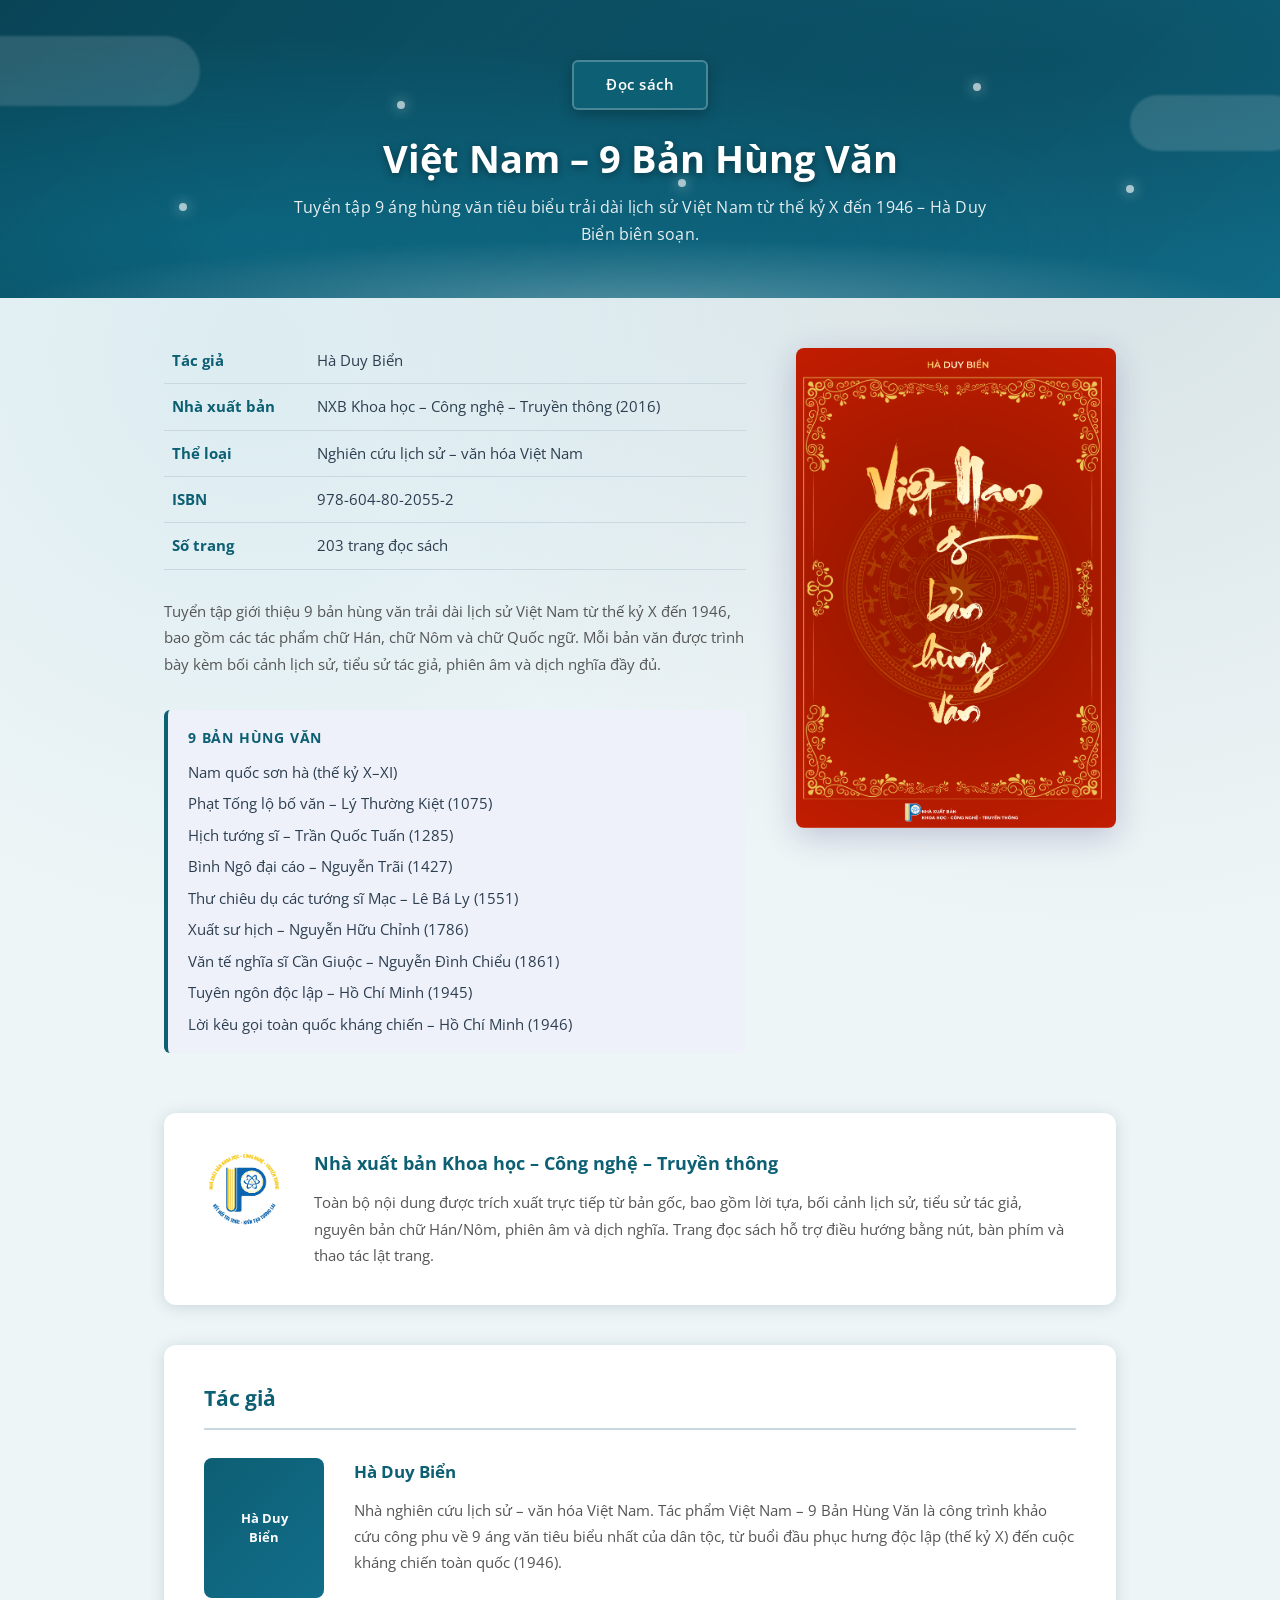
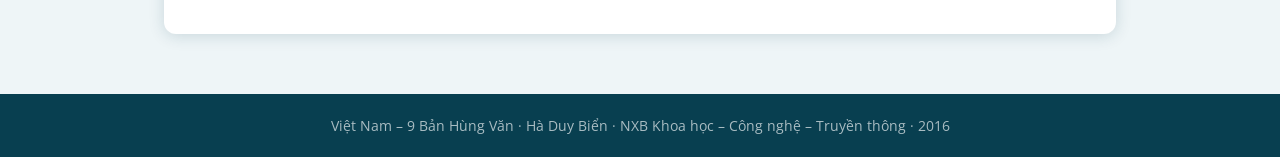
==== index.html @ 2d8e95b4 "push" ====
<!DOCTYPE html>
<html lang="vi">
<head>
  <meta charset="UTF-8" />
  <meta name="viewport" content="width=device-width, initial-scale=1.0" />
  <title>Việt Nam – 9 Bản Hùng Văn</title>
  <link rel="preconnect" href="https://fonts.googleapis.com" />
  <link href="https://fonts.googleapis.com/css2?family=Open+Sans:wght@400;600;700&display=swap" rel="stylesheet" />
  <link rel="stylesheet" href="style.css" />
</head>
<body>

  <!-- HERO HEADER -->
  <header class="hero">
    <div class="hero-overlay"></div>
    <div class="hero-glow" aria-hidden="true"></div>
    <div class="hero-particles" aria-hidden="true">
      <span></span><span></span><span></span><span></span><span></span>
    </div>
    <div class="hero-content">
      <a href="reader.html?file=VIET_NAM_9_ban_hung_van.json" class="btn-read">Đọc sách</a>
      <h1 class="main-title">Việt Nam – 9 Bản Hùng Văn</h1>
      <p class="hero-subtitle">Tuyển tập 9 áng hùng văn tiêu biểu trải dài lịch sử Việt Nam từ thế kỷ X đến 1946 – Hà Duy Biển biên soạn.</p>
    </div>
  </header>

  <!-- MAIN CONTENT -->
  <main class="container">

    <!-- BOOK INFO + COVER -->
    <section class="book-section reveal reveal-up">

      <div class="book-info">
        <table class="info-table">
          <tbody>
            <tr><td class="label">Tác giả</td><td>Hà Duy Biển</td></tr>
            <tr><td class="label">Nhà xuất bản</td><td>NXB Khoa học – Công nghệ – Truyền thông (2016)</td></tr>
            <tr><td class="label">Thể loại</td><td>Nghiên cứu lịch sử – văn hóa Việt Nam</td></tr>
            <tr><td class="label">ISBN</td><td>978-604-80-2055-2</td></tr>
            <tr><td class="label">Số trang</td><td>203 trang đọc sách</td></tr>
          </tbody>
        </table>

        <div class="book-desc">
          <p>
            Tuyển tập giới thiệu 9 bản hùng văn trải dài lịch sử Việt Nam từ thế kỷ X đến 1946,
            bao gồm các tác phẩm chữ Hán, chữ Nôm và chữ Quốc ngữ. Mỗi bản văn được trình bày
            kèm bối cảnh lịch sử, tiểu sử tác giả, phiên âm và dịch nghĩa đầy đủ.
          </p>
        </div>

        <div class="references">
          <h3 class="ref-title">9 bản hùng văn</h3>
          <ul class="ref-list">
            <li>Nam quốc sơn hà (thế kỷ X–XI)</li>
            <li>Phạt Tống lộ bố văn – Lý Thường Kiệt (1075)</li>
            <li>Hịch tướng sĩ – Trần Quốc Tuấn (1285)</li>
            <li>Bình Ngô đại cáo – Nguyễn Trãi (1427)</li>
            <li>Thư chiêu dụ các tướng sĩ Mạc – Lê Bá Ly (1551)</li>
            <li>Xuất sư hịch – Nguyễn Hữu Chỉnh (1786)</li>
            <li>Văn tế nghĩa sĩ Cần Giuộc – Nguyễn Đình Chiểu (1861)</li>
            <li>Tuyên ngôn độc lập – Hồ Chí Minh (1945)</li>
            <li>Lời kêu gọi toàn quốc kháng chiến – Hồ Chí Minh (1946)</li>
          </ul>
        </div>
      </div>

      <div class="book-cover">
        <img src="img/extracted/Bìa 1.png" alt="Bìa sách Việt Nam – 9 Bản Hùng Văn" />
      </div>

    </section>

    <!-- PUBLISHER SECTION -->
    <section class="publisher-section reveal reveal-up">
      <div class="publisher-info">
        <div class="publisher-logo">
          <img src="img/extracted/image.png" alt="Logo NXB" class="logo-img" />
        </div>
        <div class="publisher-text">
          <h2><a href="https://nxbkhcntt.vn/" target="_blank">Nhà xuất bản Khoa học – Công nghệ – Truyền thông</a></h2>
          <p>
            Toàn bộ nội dung được trích xuất trực tiếp từ bản gốc, bao gồm lời tựa,
            bối cảnh lịch sử, tiểu sử tác giả, nguyên bản chữ Hán/Nôm, phiên âm và dịch nghĩa.
            Trang đọc sách hỗ trợ điều hướng bằng nút, bàn phím và thao tác lật trang.
          </p>
        </div>
      </div>
    </section>

    <!-- AUTHOR SECTION -->
    <section class="author-section reveal reveal-up">
      <h2 class="section-title">Tác giả</h2>
      <div class="author-card">
        <div class="author-photo">
          <div class="photo-placeholder">
            <span>Hà Duy<br />Biển</span>
          </div>
        </div>
        <div class="author-bio">
          <h3>Hà Duy Biển</h3>
          <p>
            Nhà nghiên cứu lịch sử – văn hóa Việt Nam. Tác phẩm Việt Nam – 9 Bản Hùng Văn
            là công trình khảo cứu công phu về 9 áng văn tiêu biểu nhất của dân tộc,
            từ buổi đầu phục hưng độc lập (thế kỷ X) đến cuộc kháng chiến toàn quốc (1946).
          </p>
        </div>
      </div>
    </section>

  </main>

  <!-- FOOTER -->
  <footer class="site-footer reveal reveal-up">
    <p>Việt Nam – 9 Bản Hùng Văn · Hà Duy Biển · NXB Khoa học – Công nghệ – Truyền thông · 2016</p>
  </footer>

  <script src="script.js"></script>
</body>
</html>
---- style.css ----
/* ===== RESET & BASE ===== */
*, *::before, *::after {
  box-sizing: border-box;
  margin: 0;
  padding: 0;
}

:root {
  --purple:      #0d5f73;
  --purple-dark: #083f50;
  --navy:        #116d8a;
  --navy-light:  #1f8fb0;
  --text:        #2c3e50;
  --text-light:  #555;
  --bg:          #eef5f7;
  --white:       #ffffff;
  --border:      #cad9df;
  --shadow:      rgba(8, 63, 80, 0.16);
}

html {
  scroll-behavior: smooth;
}

body {
  font-family: 'Open Sans', sans-serif;
  font-size: 15px;
  color: var(--text);
  background:
    radial-gradient(circle at 20% 20%, rgba(31, 143, 176, 0.09), transparent 35%),
    radial-gradient(circle at 85% 10%, rgba(8, 63, 80, 0.11), transparent 40%),
    var(--bg);
  line-height: 1.7;
  overflow-x: hidden;
}

a {
  color: var(--navy);
  text-decoration: none;
  transition: color 0.2s;
}
a:hover {
  color: var(--navy-light);
  text-decoration: underline;
}

/* ===== HERO ===== */
.hero {
  position: relative;
  min-height: 280px;
  background:
    linear-gradient(135deg, rgba(8,63,80,0.83) 0%, rgba(17,109,138,0.74) 100%),
    url('https://upload.wikimedia.org/wikipedia/commons/thumb/3/3f/Placeholder_view_vector.svg/800px-Placeholder_view_vector.svg.png') center/cover no-repeat;
  background-color: var(--purple);
  display: flex;
  align-items: center;
  justify-content: center;
  padding: 60px 20px 50px;
  overflow: hidden;
}

.hero::before,
.hero::after {
  content: '';
  position: absolute;
  border-radius: 999px;
  background: rgba(255, 255, 255, 0.14);
  filter: blur(1px);
  animation: driftCloud 11s ease-in-out infinite;
}

.hero::before {
  width: 240px;
  height: 70px;
  left: -40px;
  top: 36px;
}

.hero::after {
  width: 170px;
  height: 56px;
  right: -20px;
  top: 95px;
  animation-delay: 1.5s;
}

/* Animated wave overlay */
.hero-overlay {
  position: absolute;
  inset: 0;
  background:
    radial-gradient(ellipse at 20% 80%, rgba(12, 140, 175, 0.34) 0%, transparent 60%),
    radial-gradient(ellipse at 80% 20%, rgba(8, 63, 80, 0.45) 0%, transparent 60%);
  pointer-events: none;
}

.hero-glow {
  position: absolute;
  inset: auto 0 -80px;
  height: 140px;
  background: radial-gradient(ellipse at center, rgba(255, 255, 255, 0.28), transparent 70%);
  pointer-events: none;
}

.hero-particles {
  position: absolute;
  inset: 0;
  pointer-events: none;
}

.hero-particles span {
  position: absolute;
  width: 8px;
  height: 8px;
  border-radius: 50%;
  background: rgba(255, 255, 255, 0.65);
  box-shadow: 0 0 14px rgba(255, 255, 255, 0.6);
  animation: floatSpark 8s linear infinite;
}

.hero-particles span:nth-child(1) { left: 14%; top: 68%; animation-delay: 0s; }
.hero-particles span:nth-child(2) { left: 31%; top: 34%; animation-delay: 1.4s; }
.hero-particles span:nth-child(3) { left: 53%; top: 60%; animation-delay: 2.2s; }
.hero-particles span:nth-child(4) { left: 76%; top: 28%; animation-delay: 3.5s; }
.hero-particles span:nth-child(5) { left: 88%; top: 62%; animation-delay: 4.4s; }

.hero-content {
  position: relative;
  text-align: center;
  max-width: 700px;
  z-index: 1;
  animation: fadeUp 0.9s ease both;
}

.btn-read {
  display: inline-block;
  background: var(--purple);
  color: var(--white) !important;
  font-size: 0.95rem;
  font-weight: 600;
  padding: 10px 32px;
  border-radius: 6px;
  text-decoration: none !important;
  margin-bottom: 24px;
  border: 2px solid rgba(255,255,255,0.25);
  letter-spacing: 0.5px;
  transition: background 0.25s, transform 0.2s, box-shadow 0.2s;
  box-shadow: 0 4px 14px rgba(0,0,0,0.25);
  animation: pulseButton 2.8s ease-in-out infinite;
}
.btn-read:hover {
  background: var(--purple-dark);
  transform: translateY(-2px);
  box-shadow: 0 8px 20px rgba(0,0,0,0.3);
}

.main-title {
  font-size: 2.4rem;
  font-weight: 700;
  color: var(--white);
  line-height: 1.3;
  text-shadow: 0 2px 8px rgba(0,0,0,0.4);
}

.hero-subtitle {
  margin-top: 10px;
  color: rgba(255, 255, 255, 0.9);
  font-size: 1rem;
  letter-spacing: 0.2px;
}

/* ===== CONTAINER ===== */
.container {
  max-width: 1000px;
  margin: 0 auto;
  padding: 50px 24px 60px;
}

/* ===== BOOK SECTION ===== */
.book-section {
  display: flex;
  gap: 50px;
  align-items: flex-start;
  margin-bottom: 60px;
}

/* Info table */
.book-info {
  flex: 1;
  min-width: 0;
}

.info-table {
  width: 100%;
  border-collapse: collapse;
  margin-bottom: 28px;
}

.info-table tr {
  border-bottom: 1px solid var(--border);
}
.info-table tr:first-child td {
  padding-top: 0;
}

.info-table td {
  padding: 10px 8px;
  vertical-align: top;
  font-size: 0.93rem;
}

.info-table .label {
  font-weight: 700;
  color: var(--purple);
  white-space: nowrap;
  padding-right: 20px;
  width: 145px;
}

.book-desc {
  color: var(--text-light);
  font-size: 0.93rem;
  margin-bottom: 32px;
  line-height: 1.8;
}

/* References */
.references {
  background: #eef1f9;
  border-left: 4px solid var(--purple);
  border-radius: 6px;
  padding: 16px 20px;
}

.ref-title {
  font-size: 0.88rem;
  font-weight: 700;
  color: var(--purple);
  text-transform: uppercase;
  letter-spacing: 0.8px;
  margin-bottom: 10px;
}

.ref-list {
  list-style: none;
  display: flex;
  flex-direction: column;
  gap: 6px;
}

.ref-list li {
  width: 100%;
}

.ref-list li a {
  font-size: 0.88rem;
  color: var(--navy);
  display: inline-flex;
  align-items: center;
  gap: 4px;
}
.ref-list li a::before {
  content: '›';
  font-size: 1.1rem;
  color: var(--purple);
}
.ref-list li a:hover {
  color: var(--purple);
}

/* Book cover */
.book-cover {
  flex-shrink: 0;
  width: 320px;
}

.book-cover img {
  width: 100%;
  height: auto;
  display: block;
  border-radius: 8px;
  box-shadow: 0 8px 32px rgba(38,31,98,0.22);
  transform-style: preserve-3d;
  will-change: transform;
  transition: transform 0.25s ease, box-shadow 0.25s ease;
}
.book-cover img:hover {
  transform: translateY(-6px) scale(1.03);
  box-shadow: 0 14px 42px rgba(38,31,98,0.3);
}

/* ===== PUBLISHER SECTION ===== */
.publisher-section {
  background: var(--white);
  border-radius: 12px;
  padding: 36px 40px;
  margin-bottom: 40px;
  box-shadow: 0 2px 16px var(--shadow);
  transition: transform 0.25s ease, box-shadow 0.25s ease;
}

.publisher-section:hover,
.author-section:hover {
  transform: translateY(-3px);
  box-shadow: 0 12px 30px rgba(8, 63, 80, 0.18);
}

.publisher-info {
  display: flex;
  gap: 30px;
  align-items: flex-start;
}

.logo-placeholder {
  width: 80px;
  height: 80px;
  border-radius: 8px;
  background: var(--purple);
  color: var(--white);
  font-weight: 700;
  font-size: 1.1rem;
  display: flex;
  align-items: center;
  justify-content: center;
  flex-shrink: 0;
  letter-spacing: 1px;
}
.logo-img {
  width: 80px;
  height: 80px;
  object-fit: contain;
  border-radius: 8px;
}
.logo-placeholder.large {
  width: 100px;
  height: 100px;
  font-size: 1.3rem;
  margin: 0 auto 16px;
}

.publisher-text h2 {
  font-size: 1.1rem;
  font-weight: 700;
  color: var(--purple);
  margin-bottom: 10px;
}
.publisher-text h2 a {
  color: var(--purple);
}
.publisher-text h2 a:hover {
  color: var(--navy);
}

.publisher-text p {
  font-size: 0.92rem;
  color: var(--text-light);
  line-height: 1.8;
}

/* ===== AUTHOR SECTION ===== */
.author-section {
  background: var(--white);
  border-radius: 12px;
  padding: 36px 40px;
  box-shadow: 0 2px 16px var(--shadow);
  transition: transform 0.25s ease, box-shadow 0.25s ease;
}

.section-title {
  font-size: 1.3rem;
  font-weight: 700;
  color: var(--purple);
  margin-bottom: 28px;
  padding-bottom: 12px;
  border-bottom: 2px solid var(--border);
}

.author-card {
  display: flex;
  gap: 30px;
  align-items: flex-start;
}

.author-photo {
  flex-shrink: 0;
}

.photo-placeholder {
  width: 120px;
  height: 140px;
  border-radius: 8px;
  background: linear-gradient(135deg, var(--purple), var(--navy));
  color: var(--white);
  font-size: 0.8rem;
  font-weight: 700;
  text-align: center;
  display: flex;
  align-items: center;
  justify-content: center;
  padding: 8px;
  line-height: 1.5;
}
.photo-placeholder.large {
  width: 130px;
  height: 150px;
  font-size: 0.9rem;
  margin: 0 auto 16px;
}

.author-bio h3 {
  font-size: 1.05rem;
  font-weight: 700;
  color: var(--purple);
  margin-bottom: 10px;
}
.author-bio h3 a {
  color: var(--purple);
}
.author-bio h3 a:hover {
  color: var(--navy);
}

.author-bio p {
  font-size: 0.92rem;
  color: var(--text-light);
  line-height: 1.8;
}

/* ===== FOOTER ===== */
.site-footer {
  background: var(--purple-dark);
  color: rgba(255,255,255,0.65);
  text-align: center;
  font-size: 0.85rem;
  padding: 20px;
}

/* ===== MODALS ===== */
.modal-overlay {
  display: none;
  position: fixed;
  inset: 0;
  background: rgba(10, 8, 40, 0.65);
  backdrop-filter: blur(4px);
  z-index: 1000;
  align-items: center;
  justify-content: center;
  padding: 20px;
  animation: fadeIn 0.2s ease;
}
.modal-overlay.active {
  display: flex;
}

@keyframes fadeIn {
  from { opacity: 0; }
  to   { opacity: 1; }
}

.modal-box {
  background: var(--white);
  border-radius: 14px;
  padding: 40px;
  max-width: 540px;
  width: 100%;
  max-height: 85vh;
  overflow-y: auto;
  position: relative;
  box-shadow: 0 20px 60px rgba(0,0,0,0.35);
  animation: slideUp 0.3s ease;
}

.reveal {
  opacity: 0;
  transition: opacity 0.7s ease, transform 0.7s ease;
}

.reveal-up {
  transform: translateY(28px);
}

.reveal.in-view {
  opacity: 1;
  transform: translateY(0);
}

@keyframes fadeUp {
  from {
    opacity: 0;
    transform: translateY(16px);
  }
  to {
    opacity: 1;
    transform: translateY(0);
  }
}

@keyframes driftCloud {
  0%, 100% { transform: translateY(0) translateX(0); }
  50% { transform: translateY(-10px) translateX(18px); }
}

@keyframes floatSpark {
  0% {
    opacity: 0;
    transform: translateY(0) scale(0.8);
  }
  25% { opacity: 0.85; }
  100% {
    opacity: 0;
    transform: translateY(-46px) scale(1.15);
  }
}

@keyframes pulseButton {
  0%, 100% {
    box-shadow: 0 4px 14px rgba(0,0,0,0.25);
  }
  50% {
    box-shadow: 0 8px 22px rgba(6, 65, 83, 0.44);
  }
}

@keyframes slideUp {
  from { transform: translateY(20px); opacity: 0; }
  to   { transform: translateY(0);    opacity: 1; }
}

.modal-box h2 {
  font-size: 1.15rem;
  font-weight: 700;
  color: var(--purple);
  margin-bottom: 20px;
  padding-right: 30px;
  line-height: 1.4;
}

.modal-box p {
  font-size: 0.92rem;
  color: var(--text-light);
  line-height: 1.8;
  margin-bottom: 14px;
}
.modal-box p:last-child { margin-bottom: 0; }

.modal-close {
  position: absolute;
  top: 16px;
  right: 18px;
  background: none;
  border: none;
  font-size: 1.6rem;
  color: #aaa;
  cursor: pointer;
  line-height: 1;
  transition: color 0.2s;
}
.modal-close:hover {
  color: var(--purple);
}

.author-modal-photo {
  text-align: center;
  margin-bottom: 20px;
}

/* Link that opens modal */
.link-modal {
  color: var(--navy);
  cursor: pointer;
  border-bottom: 1px dashed var(--navy);
}
.link-modal:hover {
  color: var(--purple);
  border-color: var(--purple);
  text-decoration: none;
}

/* ===== RESPONSIVE ===== */
@media (max-width: 1024px) {
  .book-cover {
    width: 260px;
  }
  .main-title {
    font-size: 2rem;
  }
}

@media (max-width: 768px) {
  .book-section {
    flex-direction: column-reverse;
    gap: 30px;
  }
  .book-cover {
    width: 100%;
    max-width: 280px;
    margin: 0 auto;
  }
  .publisher-section,
  .author-section {
    padding: 26px 22px;
  }
  .publisher-info {
    flex-direction: column;
    align-items: center;
    text-align: center;
  }
  .author-card {
    flex-direction: column;
    align-items: center;
    text-align: center;
  }
  .main-title {
    font-size: 1.6rem;
  }
  .hero-subtitle {
    font-size: 0.92rem;
  }
  .modal-box {
    padding: 28px 22px;
  }
}

@media (max-width: 480px) {
  .hero {
    min-height: 220px;
    padding: 40px 16px 36px;
  }
  .main-title {
    font-size: 1.3rem;
  }
  .hero-subtitle {
    font-size: 0.86rem;
  }
  .container {
    padding: 30px 16px 40px;
  }
  .info-table .label {
    width: 110px;
  }
  .ref-list {
    flex-direction: column;
    gap: 6px;
  }
}

@media (prefers-reduced-motion: reduce) {
  *, *::before, *::after {
    animation: none !important;
    transition: none !important;
    scroll-behavior: auto !important;
  }
}
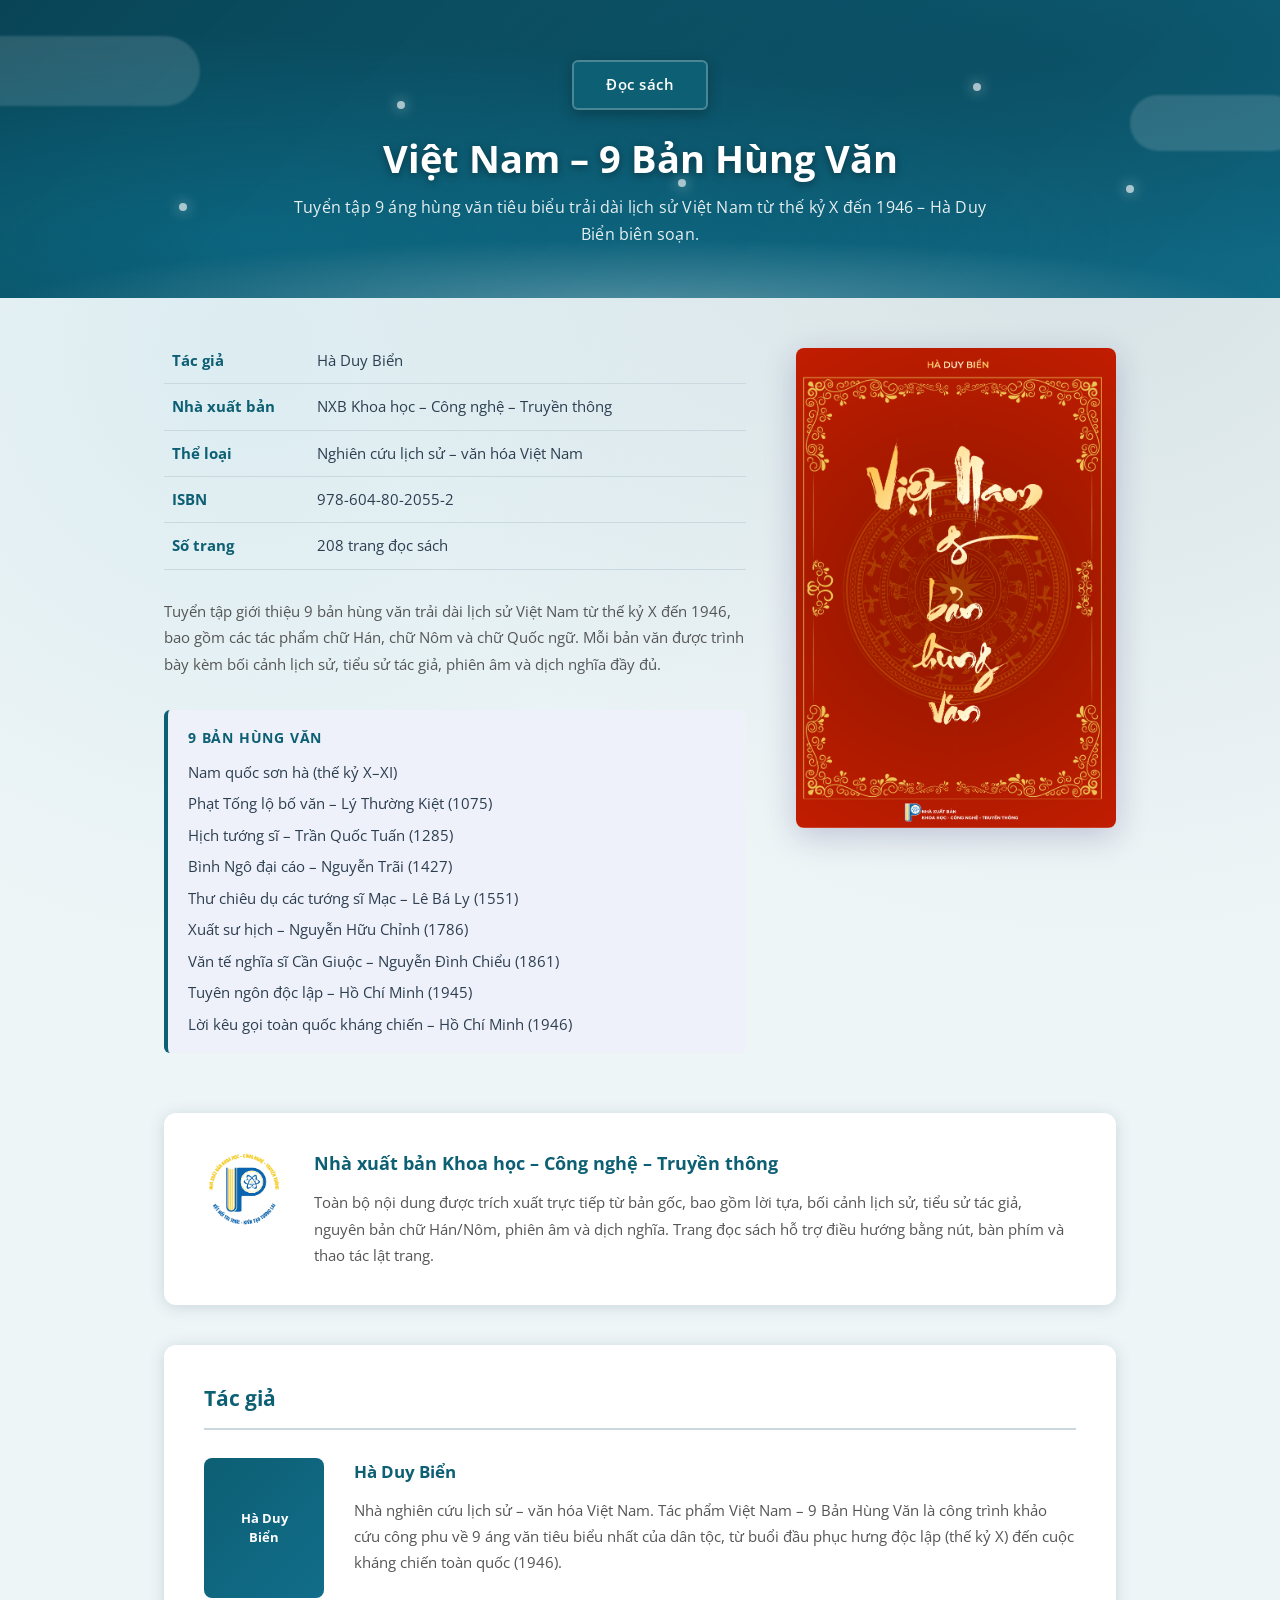
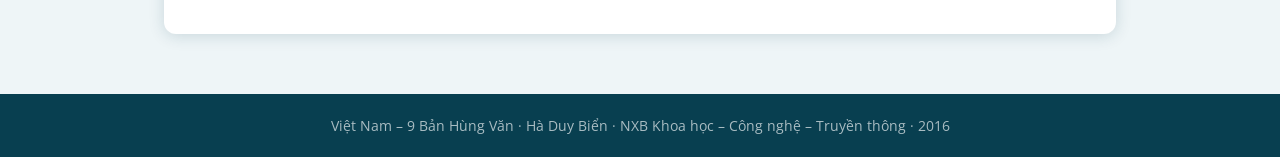
==== commit 58fdc648: "fix" ====
--- a/index.html
+++ b/index.html
@@ -34,10 +34,10 @@
         <table class="info-table">
           <tbody>
             <tr><td class="label">Tác giả</td><td>Hà Duy Biển</td></tr>
-            <tr><td class="label">Nhà xuất bản</td><td>NXB Khoa học – Công nghệ – Truyền thông (2016)</td></tr>
+            <tr><td class="label">Nhà xuất bản</td><td>NXB Khoa học – Công nghệ – Truyền thông</td></tr>
             <tr><td class="label">Thể loại</td><td>Nghiên cứu lịch sử – văn hóa Việt Nam</td></tr>
             <tr><td class="label">ISBN</td><td>978-604-80-2055-2</td></tr>
-            <tr><td class="label">Số trang</td><td>203 trang đọc sách</td></tr>
+            <tr><td class="label">Số trang</td><td>208 trang đọc sách</td></tr>
           </tbody>
         </table>
 
